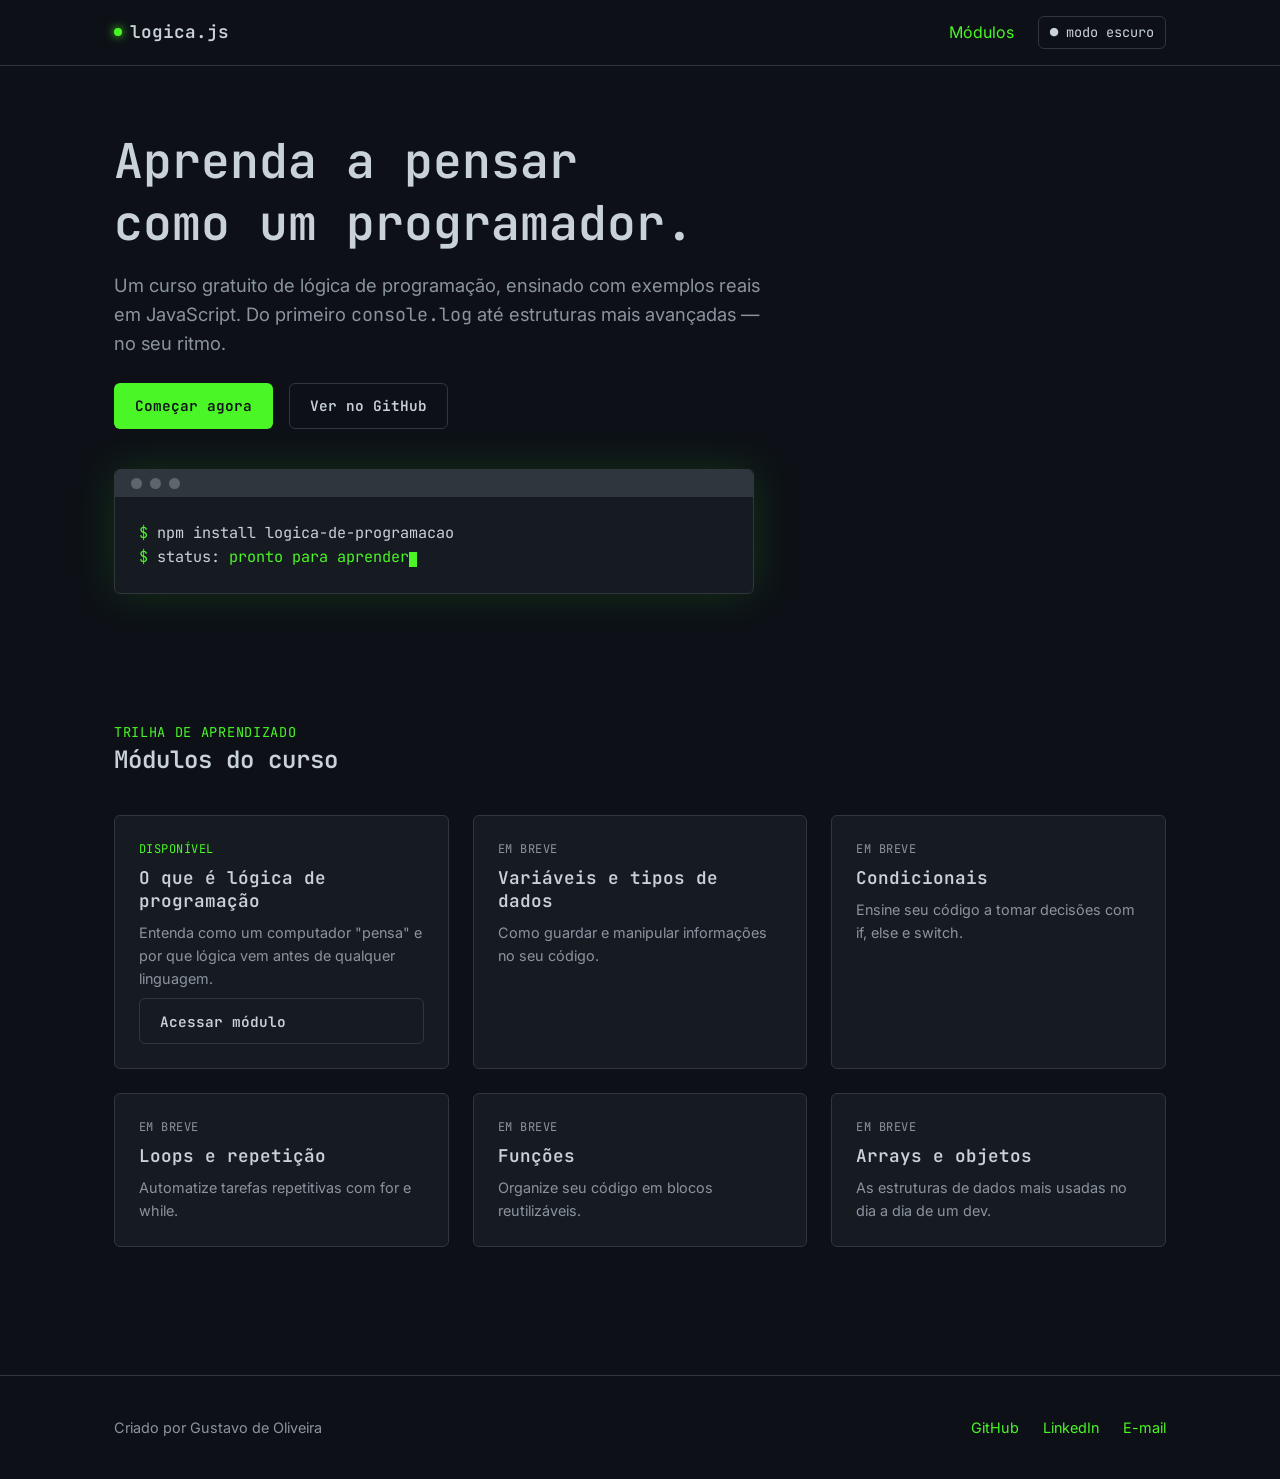
==== index.html @ 6969ea53 "primeira versão: landing page e sistema de tema" ====
<!DOCTYPE html>
<html lang="pt-BR">
<head>
  <meta charset="UTF-8">
  <meta name="viewport" content="width=device-width, initial-scale=1.0">
  <title>Lógica de Programação com JS</title>
  <meta name="description" content="Curso gratuito de lógica de programação usando JavaScript, do zero ao avançado.">

  <!-- Fontes: JetBrains Mono (visual terminal) e Inter (leitura confortável) -->
  <link rel="preconnect" href="https://fonts.googleapis.com">
  <link href="https://fonts.googleapis.com/css2?family=JetBrains+Mono:wght@400;600;700&family=Inter:wght@400;500;700&display=swap" rel="stylesheet">

  <!-- Ordem importa: base define as variáveis, layout usa elas pra estruturar,
       componentes usa elas pra estilizar as peças menores. -->
  <link rel="stylesheet" href="assets/css/base.css">
  <link rel="stylesheet" href="assets/css/layout.css">
  <link rel="stylesheet" href="assets/css/componentes.css">
</head>
<body>

  <header class="header">
    <div class="container" style="display:flex; align-items:center; justify-content:space-between; width:100%;">
      <div class="header__marca">logica.js</div>
      <nav class="header__nav">
        <a href="#modulos">Módulos</a>
        <button id="botao-tema" class="toggle-tema">● modo escuro</button>
      </nav>
    </div>
  </header>

  <main class="container">

    <!-- HERO: o "terminal" é o elemento de assinatura da página -->
    <section class="hero">
      <div>
        <h1 class="hero__titulo">Aprenda a pensar como um programador.</h1>
        <p class="hero__subtitulo">
          Um curso gratuito de lógica de programação, ensinado com exemplos
          reais em JavaScript. Do primeiro <code>console.log</code> até
          estruturas mais avançadas — no seu ritmo.
        </p>
        <div class="hero__acoes">
          <a href="#modulos" class="botao botao--primario">Começar agora</a>
          <a href="https://github.com/gustavodeoliveiradev" target="_blank" rel="noopener" class="botao botao--secundario">Ver no GitHub</a>
        </div>
      </div>

      <div class="terminal">
        <div class="terminal__barra">
          <span class="terminal__bola"></span>
          <span class="terminal__bola"></span>
          <span class="terminal__bola"></span>
        </div>
        <div class="terminal__corpo">
          <p class="terminal__linha">npm install logica-de-programacao</p>
          <p class="terminal__linha">status: <span style="color: var(--cor-destaque);">pronto para aprender</span><span class="terminal__cursor"></span></p>
        </div>
      </div>
    </section>

    <!-- SEÇÃO DE MÓDULOS -->
    <section class="secao" id="modulos">
      <div class="secao__cabecalho">
        <p class="secao__eyebrow">Trilha de aprendizado</p>
        <h2>Módulos do curso</h2>
      </div>

      <div class="grid-modulos">

        <article class="card-modulo">
          <span class="card-modulo__status card-modulo__status--disponivel">Disponível</span>
          <h3 class="card-modulo__titulo">O que é lógica de programação</h3>
          <p class="card-modulo__descricao">Entenda como um computador "pensa" e por que lógica vem antes de qualquer linguagem.</p>
          <a href="#" class="botao botao--secundario">Acessar módulo</a>
        </article>

        <article class="card-modulo">
          <span class="card-modulo__status">Em breve</span>
          <h3 class="card-modulo__titulo">Variáveis e tipos de dados</h3>
          <p class="card-modulo__descricao">Como guardar e manipular informações no seu código.</p>
        </article>

        <article class="card-modulo">
          <span class="card-modulo__status">Em breve</span>
          <h3 class="card-modulo__titulo">Condicionais</h3>
          <p class="card-modulo__descricao">Ensine seu código a tomar decisões com if, else e switch.</p>
        </article>

        <article class="card-modulo">
          <span class="card-modulo__status">Em breve</span>
          <h3 class="card-modulo__titulo">Loops e repetição</h3>
          <p class="card-modulo__descricao">Automatize tarefas repetitivas com for e while.</p>
        </article>

        <article class="card-modulo">
          <span class="card-modulo__status">Em breve</span>
          <h3 class="card-modulo__titulo">Funções</h3>
          <p class="card-modulo__descricao">Organize seu código em blocos reutilizáveis.</p>
        </article>

        <article class="card-modulo">
          <span class="card-modulo__status">Em breve</span>
          <h3 class="card-modulo__titulo">Arrays e objetos</h3>
          <p class="card-modulo__descricao">As estruturas de dados mais usadas no dia a dia de um dev.</p>
        </article>

      </div>
    </section>

  </main>

  <footer class="footer">
    <div class="container" style="display:flex; justify-content:space-between; align-items:center; flex-wrap:wrap; gap: 1rem; width:100%;">
      <span>Criado por Gustavo de Oliveira</span>
      <div class="footer__links">
        <a href="https://github.com/gustavodeoliveiradev" target="_blank" rel="noopener">GitHub</a>
        <a href="https://www.linkedin.com/in/lgustavodeoliveira/" target="_blank" rel="noopener">LinkedIn</a>
        <a href="mailto:gustavodeoliveira.dev@gmail.com">E-mail</a>
      </div>
    </div>
  </footer>

  <!-- O script fica no final do body pra garantir que o HTML já
       carregou antes do JS tentar encontrar os elementos na página. -->
  <script src="assets/js/tema.js"></script>
</body>
</html>
---- assets/css/base.css ----
/* ===================================================================
   BASE.CSS
   Aqui ficam as "regras da casa": cores, fontes e resets.
   Tudo que os outros arquivos CSS (layout.css, componentes.css)
   vão usar tem origem aqui, nas variáveis (as --coisas-assim).

   Por que variáveis? Porque se um dia você quiser trocar o verde
   do site inteiro, muda em UM lugar só, aqui embaixo, e reflete
   em todas as páginas e componentes automaticamente.
   =================================================================== */

/* :root é tipo o "topo" do documento HTML.
   Variáveis declaradas aqui ficam acessíveis em qualquer CSS do site. */
:root {
  /* --- Cores: tema escuro (padrão) --- */
  --cor-fundo: #0d1117;          /* fundo principal, verde-preto de terminal */
  --cor-fundo-elevado: #161b22;  /* fundo de cards, um pouco mais claro que o fundo */
  --cor-borda: #30363d;          /* linhas divisórias, bordas de card */
  --cor-texto: #c9d1d9;          /* texto principal (não é branco puro, cansa menos) */
  --cor-texto-suave: #8b949e;    /* texto secundário, legendas */
  --cor-destaque: #4af626;       /* verde terminal - nossa cor de assinatura */
  --cor-destaque-fraco: #4af62622; /* mesmo verde, bem transparente (glow, fundo hover) */
  --cor-aviso: #e3b341;          /* âmbar, usado em avisos e destaques secundários */
  --cor-erro: #f85149;           /* vermelho, usado em raros casos de alerta */

  /* --- Tipografia --- */
  --fonte-mono: 'JetBrains Mono', 'Fira Code', monospace;
  --fonte-texto: 'Inter', -apple-system, sans-serif;

  /* --- Espaçamento (escala consistente, evita números aleatórios) --- */
  --espaco-1: 0.5rem;
  --espaco-2: 1rem;
  --espaco-3: 1.5rem;
  --espaco-4: 2.5rem;
  --espaco-5: 4rem;

  /* --- Bordas arredondadas --- */
  --raio: 6px;
}

/* Tema claro: ativado quando a tag <html> tem o atributo data-tema="claro"
   (isso é controlado pelo JS do botão de alternar tema, que veremos depois) */
html[data-tema="claro"] {
  --cor-fundo: #f6f8fa;
  --cor-fundo-elevado: #ffffff;
  --cor-borda: #d0d7de;
  --cor-texto: #1f2328;
  --cor-texto-suave: #57606a;
  --cor-destaque: #1a7f37;       /* verde mais escuro, pra ter contraste no fundo claro */
  --cor-destaque-fraco: #1a7f3714;
}

/* Reset básico: navegadores diferentes têm margens/paddings padrão
   diferentes. Zerar isso evita surpresas de layout. */
*,
*::before,
*::after {
  box-sizing: border-box;
  margin: 0;
  padding: 0;
}

html {
  scroll-behavior: smooth; /* rolagem suave ao clicar em links âncora */
}

body {
  background-color: var(--cor-fundo);
  color: var(--cor-texto);
  font-family: var(--fonte-texto);
  line-height: 1.6;
  /* transição suave ao trocar de tema, em vez de "piscar" */
  transition: background-color 0.2s ease, color 0.2s ease;
}

/* Títulos usam a fonte monoespaçada — é isso que dá a cara "terminal" */
h1, h2, h3, h4 {
  font-family: var(--fonte-mono);
  font-weight: 600;
  line-height: 1.3;
}

a {
  color: var(--cor-destaque);
  text-decoration: none;
}

a:hover {
  text-decoration: underline;
}

code, pre {
  font-family: var(--fonte-mono);
}

/* Acessibilidade: quando alguém navega pelo teclado (Tab), o elemento
   focado precisa de um contorno visível. Isso é fácil de esquecer,
   mas é essencial pra quem não usa mouse. */
:focus-visible {
  outline: 2px solid var(--cor-destaque);
  outline-offset: 2px;
}

/* Respeita quem configurou o sistema pra reduzir animações
   (por enjoo, epilepsia fotossensível, etc.) */
@media (prefers-reduced-motion: reduce) {
  * {
    animation-duration: 0.01ms !important;
    transition-duration: 0.01ms !important;
  }
}
---- assets/css/layout.css ----
/* ===================================================================
   LAYOUT.CSS
   Aqui cuidamos de "onde as coisas ficam na tela": header, hero,
   grid de módulos, footer. Se base.css é a caixa de tintas,
   layout.css é o desenho por cima.
   =================================================================== */

.container {
  max-width: 1100px;
  margin: 0 auto;      /* centraliza o conteúdo na página */
  padding: 0 var(--espaco-3);
}

/* ---------- HEADER ---------- */
.header {
  display: flex;
  align-items: center;
  justify-content: space-between;
  padding: var(--espaco-2) 0;
  border-bottom: 1px solid var(--cor-borda);
  position: sticky; /* header "gruda" no topo ao rolar a página */
  top: 0;
  background-color: var(--cor-fundo);
  z-index: 10;
}

.header__marca {
  display: flex;
  align-items: center;
  gap: var(--espaco-1);
  font-family: var(--fonte-mono);
  font-weight: 600;
  font-size: 1.1rem;
}

/* o "ponto" verde antes da logo, como um indicador de status "online" */
.header__marca::before {
  content: '';
  width: 8px;
  height: 8px;
  border-radius: 50%;
  background-color: var(--cor-destaque);
  box-shadow: 0 0 8px var(--cor-destaque);
}

.header__nav {
  display: flex;
  align-items: center;
  gap: var(--espaco-3);
}

/* ---------- HERO (terminal simulado) ---------- */
.hero {
  padding: var(--espaco-5) 0;
  display: grid;
  gap: var(--espaco-4);
}

.hero__titulo {
  font-size: clamp(2rem, 5vw, 3rem); /* responsivo: cresce e encolhe com a tela */
  max-width: 20ch;
}

.hero__subtitulo {
  color: var(--cor-texto-suave);
  font-size: 1.15rem;
  max-width: 55ch;
  margin-top: var(--espaco-2);
}

.hero__acoes {
  display: flex;
  gap: var(--espaco-2);
  margin-top: var(--espaco-3);
}

/* ---------- GRID DE MÓDULOS ---------- */
.secao {
  padding: var(--espaco-5) 0;
}

.secao__cabecalho {
  margin-bottom: var(--espaco-4);
}

.secao__eyebrow {
  font-family: var(--fonte-mono);
  color: var(--cor-destaque);
  font-size: 0.85rem;
  letter-spacing: 0.05em;
  text-transform: uppercase;
}

.grid-modulos {
  display: grid;
  grid-template-columns: repeat(auto-fit, minmax(260px, 1fr));
  gap: var(--espaco-3);
}

/* ---------- FOOTER ---------- */
.footer {
  border-top: 1px solid var(--cor-borda);
  padding: var(--espaco-4) 0;
  margin-top: var(--espaco-5);
  color: var(--cor-texto-suave);
  font-size: 0.9rem;
  display: flex;
  justify-content: space-between;
  align-items: center;
  flex-wrap: wrap;
  gap: var(--espaco-2);
}

.footer__links {
  display: flex;
  gap: var(--espaco-3);
}

/* ---------- RESPONSIVO ---------- */
@media (max-width: 640px) {
  .header__nav {
    gap: var(--espaco-2);
  }
  .hero {
    padding: var(--espaco-4) 0;
  }
  .footer {
    flex-direction: column;
    align-items: flex-start;
  }
}
---- assets/css/componentes.css ----
/* ===================================================================
   COMPONENTES.CSS
   Peças reutilizáveis: o "terminal" do hero, cards de módulo,
   botões e o interruptor de tema claro/escuro.
   =================================================================== */

/* ---------- JANELA DE TERMINAL (elemento de assinatura) ---------- */
.terminal {
  background-color: var(--cor-fundo-elevado);
  border: 1px solid var(--cor-borda);
  border-radius: var(--raio);
  overflow: hidden;
  box-shadow: 0 0 40px var(--cor-destaque-fraco);
  max-width: 640px;
}

.terminal__barra {
  display: flex;
  align-items: center;
  gap: var(--espaco-1);
  padding: var(--espaco-1) var(--espaco-2);
  background-color: var(--cor-borda);
}

.terminal__bola {
  width: 11px;
  height: 11px;
  border-radius: 50%;
  background-color: var(--cor-texto-suave);
  opacity: 0.5;
}

.terminal__corpo {
  padding: var(--espaco-3);
  font-family: var(--fonte-mono);
  font-size: 0.95rem;
  min-height: 90px;
}

.terminal__linha::before {
  content: '$ ';
  color: var(--cor-destaque);
}

/* cursor piscando no fim da "digitação" */
.terminal__cursor {
  display: inline-block;
  width: 8px;
  height: 1em;
  background-color: var(--cor-destaque);
  vertical-align: text-bottom;
  animation: piscar 1s step-end infinite;
}

@keyframes piscar {
  50% { opacity: 0; }
}

/* ---------- BOTÕES ---------- */
.botao {
  display: inline-flex;
  align-items: center;
  gap: var(--espaco-1);
  padding: 0.65rem 1.25rem;
  border-radius: var(--raio);
  font-family: var(--fonte-mono);
  font-size: 0.9rem;
  font-weight: 600;
  border: 1px solid transparent;
  cursor: pointer;
  transition: transform 0.15s ease, background-color 0.15s ease;
}

.botao:hover {
  transform: translateY(-1px);
  text-decoration: none;
}

.botao--primario {
  background-color: var(--cor-destaque);
  color: #0d1117;
}

.botao--primario:hover {
  background-color: var(--cor-destaque);
  filter: brightness(1.1);
}

.botao--secundario {
  background-color: transparent;
  color: var(--cor-texto);
  border-color: var(--cor-borda);
}

.botao--secundario:hover {
  border-color: var(--cor-destaque);
  color: var(--cor-destaque);
}

/* ---------- CARD DE MÓDULO ---------- */
.card-modulo {
  background-color: var(--cor-fundo-elevado);
  border: 1px solid var(--cor-borda);
  border-radius: var(--raio);
  padding: var(--espaco-3);
  display: flex;
  flex-direction: column;
  gap: var(--espaco-1);
  transition: border-color 0.15s ease, transform 0.15s ease;
}

.card-modulo:hover {
  border-color: var(--cor-destaque);
  transform: translateY(-2px);
}

.card-modulo__status {
  font-family: var(--fonte-mono);
  font-size: 0.75rem;
  color: var(--cor-texto-suave);
  text-transform: uppercase;
  letter-spacing: 0.04em;
}

.card-modulo__status--disponivel {
  color: var(--cor-destaque);
}

.card-modulo__titulo {
  font-size: 1.1rem;
}

.card-modulo__descricao {
  color: var(--cor-texto-suave);
  font-size: 0.9rem;
  flex-grow: 1;
}

/* ---------- INTERRUPTOR DE TEMA ---------- */
.toggle-tema {
  background: none;
  border: 1px solid var(--cor-borda);
  border-radius: var(--raio);
  color: var(--cor-texto);
  font-family: var(--fonte-mono);
  font-size: 0.85rem;
  padding: 0.4rem 0.7rem;
  cursor: pointer;
  display: flex;
  align-items: center;
  gap: 0.4rem;
}

.toggle-tema:hover {
  border-color: var(--cor-destaque);
}
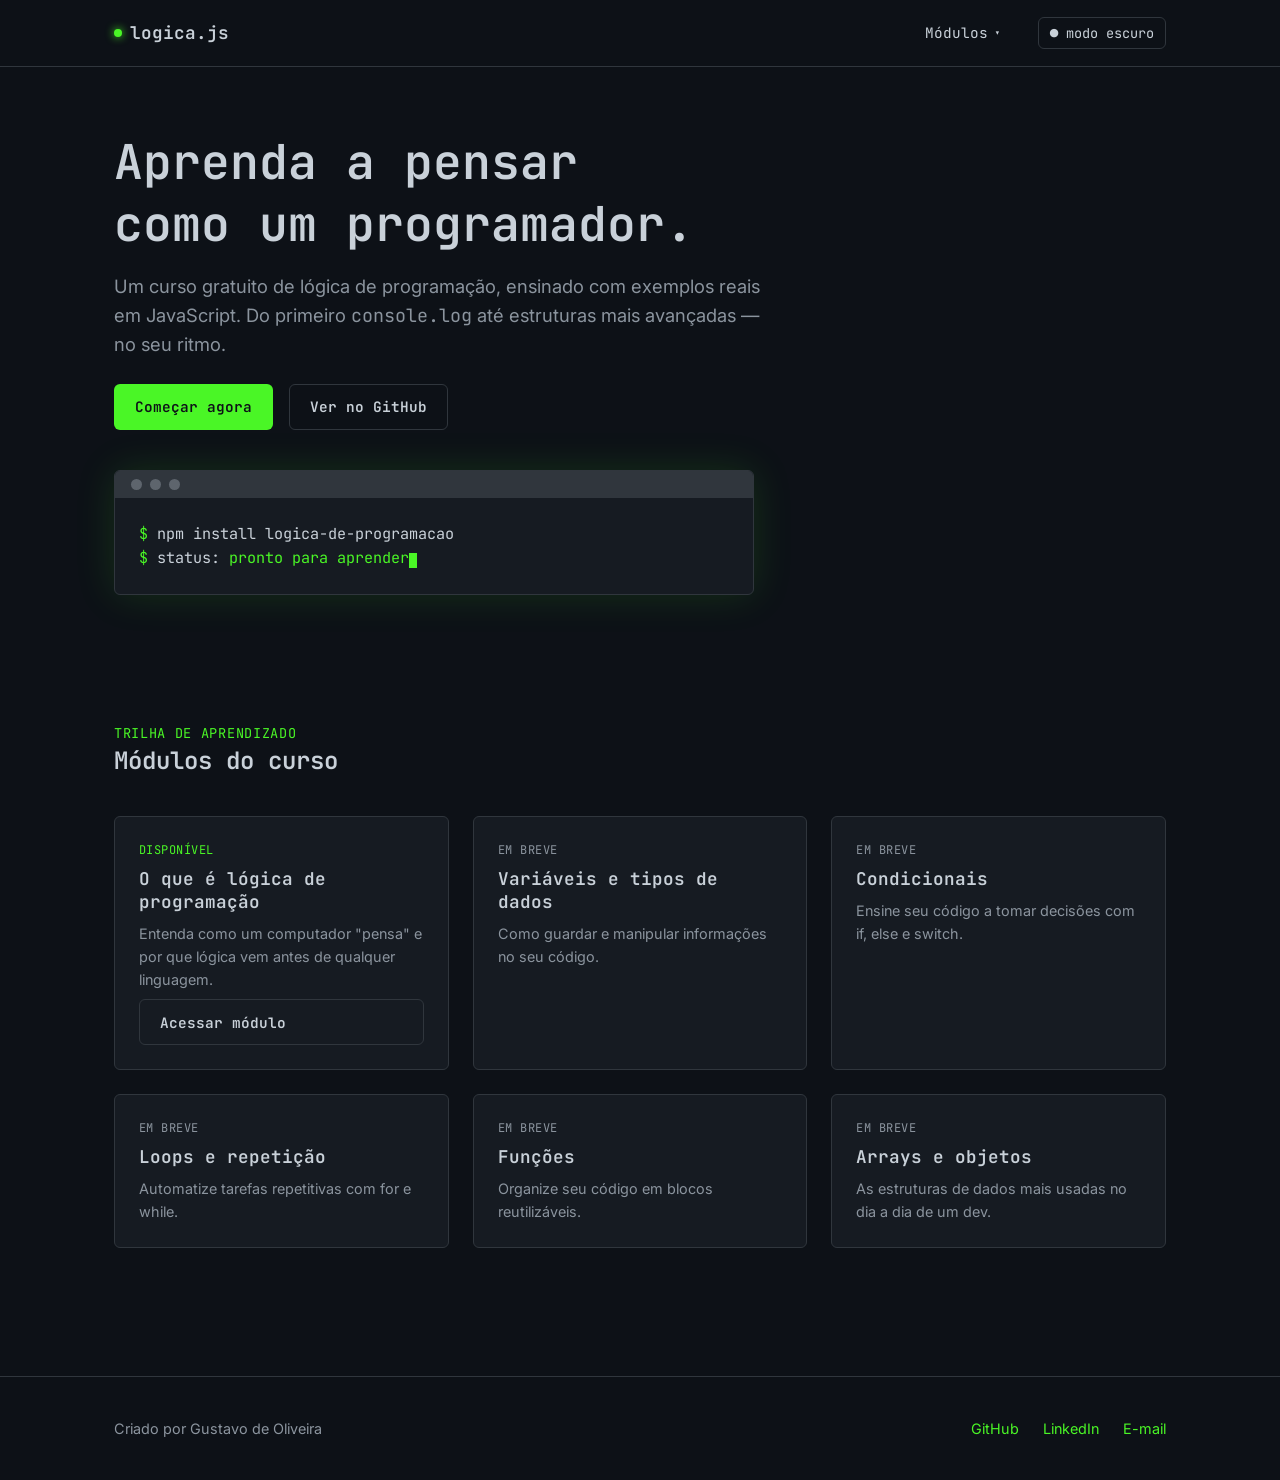
==== commit 6ed7eadf: "etapa 2: navegação com dropdown de módulos" ====
--- a/index.html
+++ b/index.html
@@ -22,7 +22,14 @@
     <div class="container" style="display:flex; align-items:center; justify-content:space-between; width:100%;">
       <div class="header__marca">logica.js</div>
       <nav class="header__nav">
-        <a href="#modulos">Módulos</a>
+        <!-- Estrutura do dropdown: o JS (navegacao.js) vai preencher
+             o .dropdown__menu com os módulos automaticamente. -->
+        <div class="dropdown">
+          <button class="dropdown__gatilho" aria-haspopup="true" aria-expanded="false">
+            Módulos <span class="dropdown__seta">▾</span>
+          </button>
+          <div class="dropdown__menu" role="menu"></div>
+        </div>
         <button id="botao-tema" class="toggle-tema">● modo escuro</button>
       </nav>
     </div>
@@ -71,7 +78,7 @@
           <span class="card-modulo__status card-modulo__status--disponivel">Disponível</span>
           <h3 class="card-modulo__titulo">O que é lógica de programação</h3>
           <p class="card-modulo__descricao">Entenda como um computador "pensa" e por que lógica vem antes de qualquer linguagem.</p>
-          <a href="#" class="botao botao--secundario">Acessar módulo</a>
+          <a href="modulos/modulo-01-intro/index.html" class="botao botao--secundario">Acessar módulo</a>
         </article>
 
         <article class="card-modulo">
@@ -123,5 +130,6 @@
   <!-- O script fica no final do body pra garantir que o HTML já
        carregou antes do JS tentar encontrar os elementos na página. -->
   <script src="assets/js/tema.js"></script>
+  <script src="assets/js/navegacao.js"></script>
 </body>
 </html>
--- a/assets/css/componentes.css
+++ b/assets/css/componentes.css
@@ -154,3 +154,104 @@
 .toggle-tema:hover {
   border-color: var(--cor-destaque);
 }
+
+/* ---------- DROPDOWN DE MÓDULOS ---------- */
+
+/* position: relative aqui é o que permite que o menu (position: absolute)
+   se posicione "grudado" embaixo do botão, e não solto na tela. */
+.dropdown {
+  position: relative;
+}
+
+.dropdown__gatilho {
+  background: none;
+  border: 1px solid transparent;
+  color: var(--cor-texto);
+  font-family: var(--fonte-mono);
+  font-size: 0.9rem;
+  padding: 0.4rem 0.7rem;
+  border-radius: var(--raio);
+  cursor: pointer;
+  display: flex;
+  align-items: center;
+  gap: 0.4rem;
+}
+
+.dropdown__gatilho:hover {
+  border-color: var(--cor-borda);
+}
+
+/* a setinha gira quando o menu está aberto - ver .dropdown--aberto abaixo */
+.dropdown__seta {
+  transition: transform 0.15s ease;
+  font-size: 0.7rem;
+}
+
+.dropdown__menu {
+  position: absolute;
+  top: calc(100% + 8px);
+  left: 0;
+  min-width: 280px;
+  background-color: var(--cor-fundo-elevado);
+  border: 1px solid var(--cor-borda);
+  border-radius: var(--raio);
+  box-shadow: 0 8px 24px rgba(0, 0, 0, 0.35);
+  padding: var(--espaco-1);
+  display: flex;
+  flex-direction: column;
+  gap: 2px;
+
+  /* Por padrão o menu fica escondido. Em vez de display:none (que não
+     anima), usamos opacidade + um pequeno deslocamento, e "desligamos"
+     os cliques nele com pointer-events. Fica pronto pra transição suave. */
+  opacity: 0;
+  transform: translateY(-6px);
+  pointer-events: none;
+  transition: opacity 0.15s ease, transform 0.15s ease;
+}
+
+/* Essa classe é adicionada/removida via JavaScript (navegacao.js)
+   quando o botão é clicado. */
+.dropdown--aberto .dropdown__menu {
+  opacity: 1;
+  transform: translateY(0);
+  pointer-events: auto;
+}
+
+.dropdown--aberto .dropdown__seta {
+  transform: rotate(180deg);
+}
+
+.dropdown__item {
+  display: flex;
+  align-items: center;
+  gap: var(--espaco-1);
+  padding: 0.55rem 0.7rem;
+  border-radius: 4px;
+  font-size: 0.9rem;
+  color: var(--cor-texto);
+}
+
+a.dropdown__item:hover {
+  background-color: var(--cor-destaque-fraco);
+  text-decoration: none;
+  color: var(--cor-destaque);
+}
+
+.dropdown__item--atual {
+  color: var(--cor-destaque);
+  font-weight: 600;
+}
+
+.dropdown__item--desabilitado {
+  color: var(--cor-texto-suave);
+  cursor: default;
+  opacity: 0.6;
+}
+
+.dropdown__item-numero {
+  font-family: var(--fonte-mono);
+  font-size: 0.75rem;
+  color: var(--cor-texto-suave);
+  min-width: 1.5em;
+}
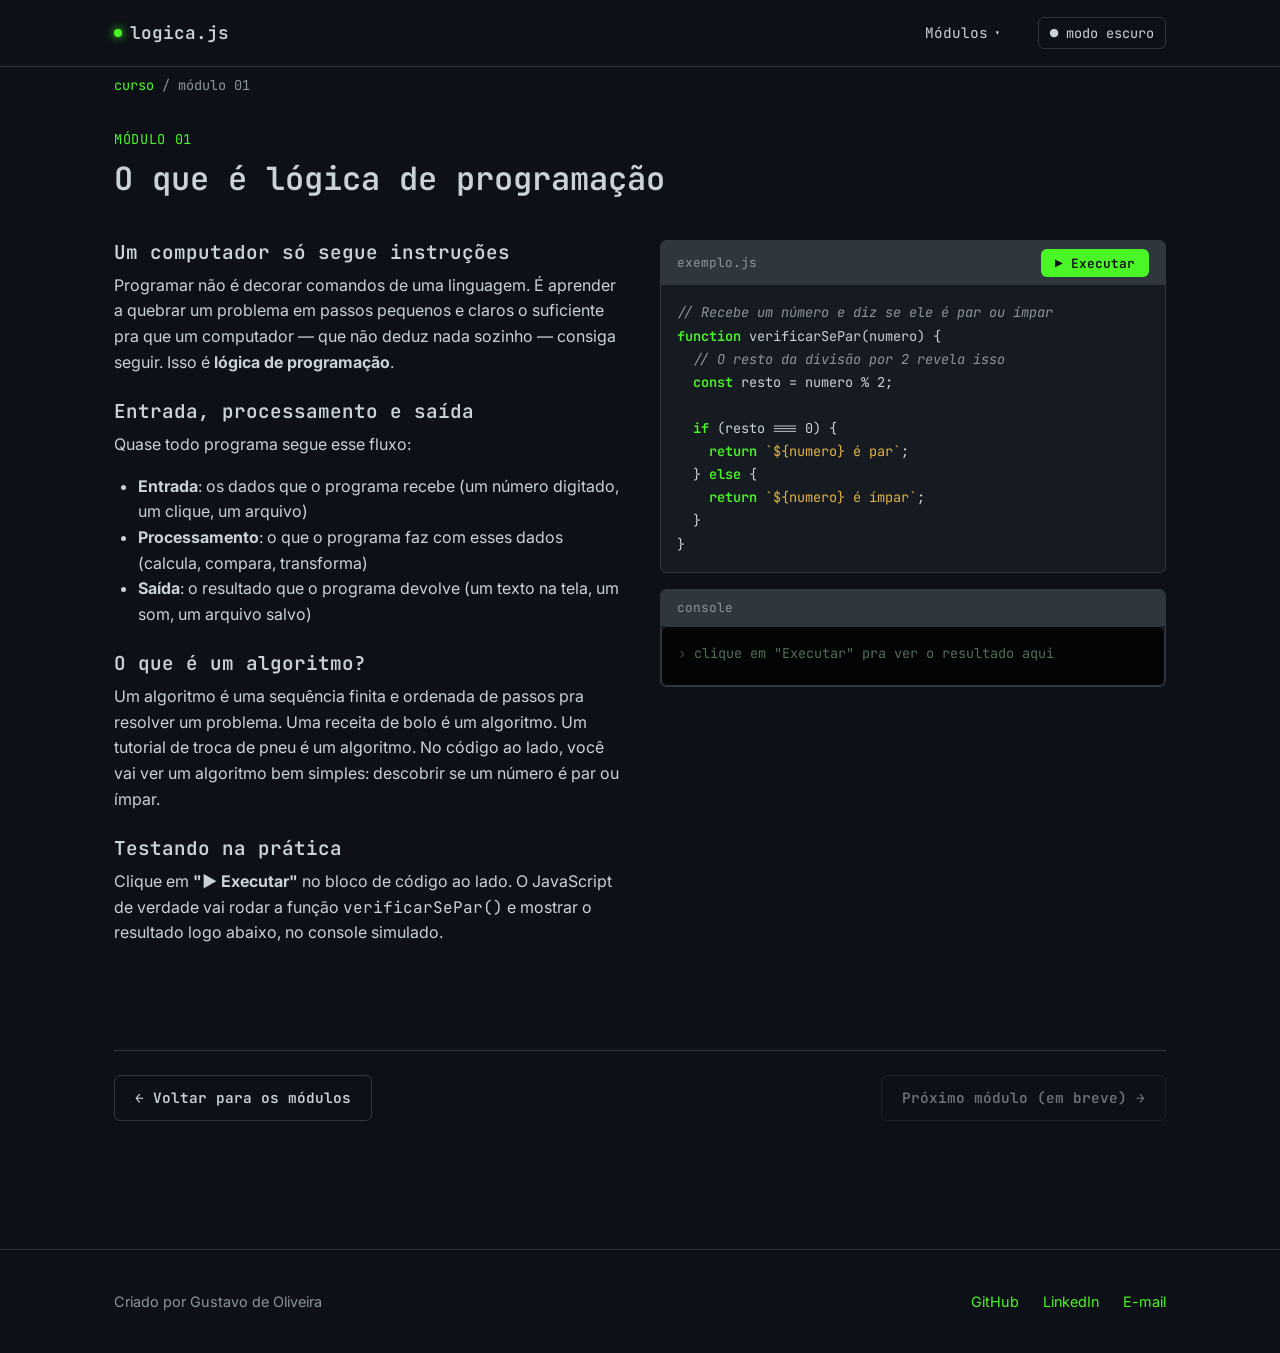
==== commit aab6db0f: "etapa 3: primeiro módulo com conteúdo e exemplo interativo" ====
--- a/index.html
+++ b/index.html
@@ -3,27 +3,25 @@
 <head>
   <meta charset="UTF-8">
   <meta name="viewport" content="width=device-width, initial-scale=1.0">
-  <title>Lógica de Programação com JS</title>
-  <meta name="description" content="Curso gratuito de lógica de programação usando JavaScript, do zero ao avançado.">
+  <title>Módulo 01 — O que é lógica de programação | logica.js</title>
+  <meta name="description" content="Entenda o que é lógica de programação e como um computador processa instruções, com exemplo prático em JavaScript.">
 
-  <!-- Fontes: JetBrains Mono (visual terminal) e Inter (leitura confortável) -->
   <link rel="preconnect" href="https://fonts.googleapis.com">
   <link href="https://fonts.googleapis.com/css2?family=JetBrains+Mono:wght@400;600;700&family=Inter:wght@400;500;700&display=swap" rel="stylesheet">
 
-  <!-- Ordem importa: base define as variáveis, layout usa elas pra estruturar,
-       componentes usa elas pra estilizar as peças menores. -->
-  <link rel="stylesheet" href="assets/css/base.css">
-  <link rel="stylesheet" href="assets/css/layout.css">
-  <link rel="stylesheet" href="assets/css/componentes.css">
+  <!-- Caminhos com ../../ porque esta página está dois níveis
+       abaixo da raiz (modulos/modulo-01-intro/index.html) -->
+  <link rel="stylesheet" href="../../assets/css/base.css">
+  <link rel="stylesheet" href="../../assets/css/layout.css">
+  <link rel="stylesheet" href="../../assets/css/componentes.css">
+  <link rel="stylesheet" href="../../assets/css/modulo.css">
 </head>
 <body>
 
   <header class="header">
     <div class="container" style="display:flex; align-items:center; justify-content:space-between; width:100%;">
-      <div class="header__marca">logica.js</div>
+      <a href="../../index.html" class="header__marca" style="color: inherit; text-decoration:none;">logica.js</a>
       <nav class="header__nav">
-        <!-- Estrutura do dropdown: o JS (navegacao.js) vai preencher
-             o .dropdown__menu com os módulos automaticamente. -->
         <div class="dropdown">
           <button class="dropdown__gatilho" aria-haspopup="true" aria-expanded="false">
             Módulos <span class="dropdown__seta">▾</span>
@@ -37,82 +35,95 @@
 
   <main class="container">
 
-    <!-- HERO: o "terminal" é o elemento de assinatura da página -->
-    <section class="hero">
-      <div>
-        <h1 class="hero__titulo">Aprenda a pensar como um programador.</h1>
-        <p class="hero__subtitulo">
-          Um curso gratuito de lógica de programação, ensinado com exemplos
-          reais em JavaScript. Do primeiro <code>console.log</code> até
-          estruturas mais avançadas — no seu ritmo.
+    <p class="trilha">
+      <a href="../../index.html">curso</a> / módulo 01
+    </p>
+
+    <div class="modulo-cabecalho">
+      <p class="modulo-cabecalho__eyebrow">Módulo 01</p>
+      <h1>O que é lógica de programação</h1>
+    </div>
+
+    <div class="modulo-layout">
+
+      <!-- COLUNA DA ESQUERDA: explicação teórica -->
+      <div class="modulo-texto">
+
+        <h2>Um computador só segue instruções</h2>
+        <p>
+          Programar não é decorar comandos de uma linguagem. É aprender a
+          quebrar um problema em passos pequenos e claros o suficiente
+          pra que um computador — que não deduz nada sozinho — consiga
+          seguir. Isso é <strong>lógica de programação</strong>.
         </p>
-        <div class="hero__acoes">
-          <a href="#modulos" class="botao botao--primario">Começar agora</a>
-          <a href="https://github.com/gustavodeoliveiradev" target="_blank" rel="noopener" class="botao botao--secundario">Ver no GitHub</a>
-        </div>
+
+        <h2>Entrada, processamento e saída</h2>
+        <p>
+          Quase todo programa segue esse fluxo:
+        </p>
+        <ul>
+          <li><strong>Entrada</strong>: os dados que o programa recebe (um número digitado, um clique, um arquivo)</li>
+          <li><strong>Processamento</strong>: o que o programa faz com esses dados (calcula, compara, transforma)</li>
+          <li><strong>Saída</strong>: o resultado que o programa devolve (um texto na tela, um som, um arquivo salvo)</li>
+        </ul>
+
+        <h2>O que é um algoritmo?</h2>
+        <p>
+          Um algoritmo é uma sequência finita e ordenada de passos pra
+          resolver um problema. Uma receita de bolo é um algoritmo.
+          Um tutorial de troca de pneu é um algoritmo. No código ao
+          lado, você vai ver um algoritmo bem simples: descobrir se
+          um número é par ou ímpar.
+        </p>
+
+        <h2>Testando na prática</h2>
+        <p>
+          Clique em <strong>"▶ Executar"</strong> no bloco de código ao
+          lado. O JavaScript de verdade vai rodar a função
+          <code>verificarSePar()</code> e mostrar o resultado logo
+          abaixo, no console simulado.
+        </p>
+
       </div>
 
-      <div class="terminal">
-        <div class="terminal__barra">
-          <span class="terminal__bola"></span>
-          <span class="terminal__bola"></span>
-          <span class="terminal__bola"></span>
+      <!-- COLUNA DA DIREITA: código de exemplo + console interativo -->
+      <div class="modulo-codigo">
+
+        <div class="bloco-codigo">
+          <div class="bloco-codigo__barra">
+            <span>exemplo.js</span>
+            <button id="botao-executar" class="botao botao--primario" style="padding: 0.3rem 0.8rem; font-size: 0.8rem;">▶ Executar</button>
+          </div>
+          <pre><code><span class="tok-comentario">// Recebe um número e diz se ele é par ou ímpar</span>
+<span class="tok-chave">function</span> verificarSePar(numero) {
+  <span class="tok-comentario">// O resto da divisão por 2 revela isso</span>
+  <span class="tok-chave">const</span> resto = numero % 2;
+
+  <span class="tok-chave">if</span> (resto === 0) {
+    <span class="tok-chave">return</span> <span class="tok-string">`${numero} é par`</span>;
+  } <span class="tok-chave">else</span> {
+    <span class="tok-chave">return</span> <span class="tok-string">`${numero} é ímpar`</span>;
+  }
+}</code></pre>
         </div>
-        <div class="terminal__corpo">
-          <p class="terminal__linha">npm install logica-de-programacao</p>
-          <p class="terminal__linha">status: <span style="color: var(--cor-destaque);">pronto para aprender</span><span class="terminal__cursor"></span></p>
+
+        <div class="bloco-codigo">
+          <div class="bloco-codigo__barra">
+            <span>console</span>
+          </div>
+          <div id="console-saida" class="bloco-console">
+            <p class="bloco-console__linha" style="opacity:0.5;">clique em "Executar" pra ver o resultado aqui</p>
+          </div>
         </div>
-      </div>
-    </section>
 
-    <!-- SEÇÃO DE MÓDULOS -->
-    <section class="secao" id="modulos">
-      <div class="secao__cabecalho">
-        <p class="secao__eyebrow">Trilha de aprendizado</p>
-        <h2>Módulos do curso</h2>
       </div>
 
-      <div class="grid-modulos">
+    </div>
 
-        <article class="card-modulo">
-          <span class="card-modulo__status card-modulo__status--disponivel">Disponível</span>
-          <h3 class="card-modulo__titulo">O que é lógica de programação</h3>
-          <p class="card-modulo__descricao">Entenda como um computador "pensa" e por que lógica vem antes de qualquer linguagem.</p>
-          <a href="modulos/modulo-01-intro/index.html" class="botao botao--secundario">Acessar módulo</a>
-        </article>
-
-        <article class="card-modulo">
-          <span class="card-modulo__status">Em breve</span>
-          <h3 class="card-modulo__titulo">Variáveis e tipos de dados</h3>
-          <p class="card-modulo__descricao">Como guardar e manipular informações no seu código.</p>
-        </article>
-
-        <article class="card-modulo">
-          <span class="card-modulo__status">Em breve</span>
-          <h3 class="card-modulo__titulo">Condicionais</h3>
-          <p class="card-modulo__descricao">Ensine seu código a tomar decisões com if, else e switch.</p>
-        </article>
-
-        <article class="card-modulo">
-          <span class="card-modulo__status">Em breve</span>
-          <h3 class="card-modulo__titulo">Loops e repetição</h3>
-          <p class="card-modulo__descricao">Automatize tarefas repetitivas com for e while.</p>
-        </article>
-
-        <article class="card-modulo">
-          <span class="card-modulo__status">Em breve</span>
-          <h3 class="card-modulo__titulo">Funções</h3>
-          <p class="card-modulo__descricao">Organize seu código em blocos reutilizáveis.</p>
-        </article>
-
-        <article class="card-modulo">
-          <span class="card-modulo__status">Em breve</span>
-          <h3 class="card-modulo__titulo">Arrays e objetos</h3>
-          <p class="card-modulo__descricao">As estruturas de dados mais usadas no dia a dia de um dev.</p>
-        </article>
-
-      </div>
-    </section>
+    <div class="modulo-rodape-nav">
+      <a href="../../index.html" class="botao botao--secundario">← Voltar para os módulos</a>
+      <span class="botao botao--secundario" style="opacity:0.5; cursor:default;">Próximo módulo (em breve) →</span>
+    </div>
 
   </main>
 
@@ -127,9 +138,8 @@
     </div>
   </footer>
 
-  <!-- O script fica no final do body pra garantir que o HTML já
-       carregou antes do JS tentar encontrar os elementos na página. -->
-  <script src="assets/js/tema.js"></script>
-  <script src="assets/js/navegacao.js"></script>
+  <script src="../../assets/js/tema.js"></script>
+  <script src="../../assets/js/navegacao.js"></script>
+  <script src="modulo-01.js"></script>
 </body>
 </html>
--- a/assets/css/modulo.css
+++ b/assets/css/modulo.css
@@ -0,0 +1,131 @@
+/* ===================================================================
+   MODULO.CSS
+   Estilos específicos das páginas de conteúdo (dentro de modulos/*).
+   Fica separado de componentes.css porque só é usado nessas páginas,
+   não no site inteiro — outra forma de manter a modularidade.
+   =================================================================== */
+
+.trilha {
+  padding: var(--espaco-1) 0;
+  color: var(--cor-texto-suave);
+  font-size: 0.85rem;
+  font-family: var(--fonte-mono);
+}
+
+.modulo-cabecalho {
+  padding: var(--espaco-3) 0 var(--espaco-4);
+}
+
+.modulo-cabecalho__eyebrow {
+  font-family: var(--fonte-mono);
+  color: var(--cor-destaque);
+  font-size: 0.85rem;
+  text-transform: uppercase;
+  letter-spacing: 0.05em;
+}
+
+.modulo-cabecalho h1 {
+  margin-top: var(--espaco-1);
+}
+
+/* Duas colunas lado a lado (texto | código) em telas largas.
+   auto-fit + minmax faz elas empilharem sozinhas em telas estreitas,
+   sem precisar de media query separada pra isso. */
+.modulo-layout {
+  display: grid;
+  grid-template-columns: minmax(280px, 1fr) minmax(320px, 1fr);
+  gap: var(--espaco-4);
+  align-items: start;
+  padding-bottom: var(--espaco-5);
+}
+
+@media (max-width: 800px) {
+  .modulo-layout {
+    grid-template-columns: 1fr; /* empilha em uma coluna só no celular */
+  }
+}
+
+.modulo-texto h2 {
+  margin-top: var(--espaco-3);
+  margin-bottom: var(--espaco-1);
+  font-size: 1.2rem;
+}
+
+.modulo-texto h2:first-child {
+  margin-top: 0;
+}
+
+.modulo-texto p {
+  margin-bottom: var(--espaco-2);
+  color: var(--cor-texto);
+}
+
+.modulo-texto ul {
+  margin: 0 0 var(--espaco-2) var(--espaco-3);
+  color: var(--cor-texto);
+}
+
+/* A coluna de código "gruda" no topo ao rolar, tipo documentação
+   moderna (MDN, docs.python.org) — assim o exemplo fica sempre visível
+   enquanto se lê o texto ao lado. */
+.modulo-codigo {
+  position: sticky;
+  top: calc(var(--espaco-2) + 60px);
+  display: flex;
+  flex-direction: column;
+  gap: var(--espaco-2);
+}
+
+.bloco-codigo {
+  background-color: var(--cor-fundo-elevado);
+  border: 1px solid var(--cor-borda);
+  border-radius: var(--raio);
+  overflow: hidden;
+}
+
+.bloco-codigo__barra {
+  display: flex;
+  align-items: center;
+  justify-content: space-between;
+  padding: var(--espaco-1) var(--espaco-2);
+  background-color: var(--cor-borda);
+  font-family: var(--fonte-mono);
+  font-size: 0.8rem;
+  color: var(--cor-texto-suave);
+}
+
+.bloco-codigo pre {
+  padding: var(--espaco-2);
+  overflow-x: auto;
+  font-size: 0.85rem;
+  line-height: 1.7;
+}
+
+/* "Tokens" de sintaxe coloridos manualmente (sem biblioteca externa) */
+.tok-comentario { color: var(--cor-texto-suave); font-style: italic; }
+.tok-string     { color: var(--cor-aviso); }
+.tok-chave      { color: var(--cor-destaque); font-weight: 600; }
+
+.bloco-console {
+  background-color: #000000dd;
+  border: 1px solid var(--cor-borda);
+  border-radius: var(--raio);
+  padding: var(--espaco-2);
+  font-family: var(--fonte-mono);
+  font-size: 0.85rem;
+  min-height: 60px;
+  color: #a5d6a7;
+}
+
+.bloco-console__linha::before {
+  content: '› ';
+  color: var(--cor-texto-suave);
+}
+
+.modulo-rodape-nav {
+  display: flex;
+  justify-content: space-between;
+  padding: var(--espaco-3) 0 var(--espaco-5);
+  border-top: 1px solid var(--cor-borda);
+  margin-top: var(--espaco-3);
+}
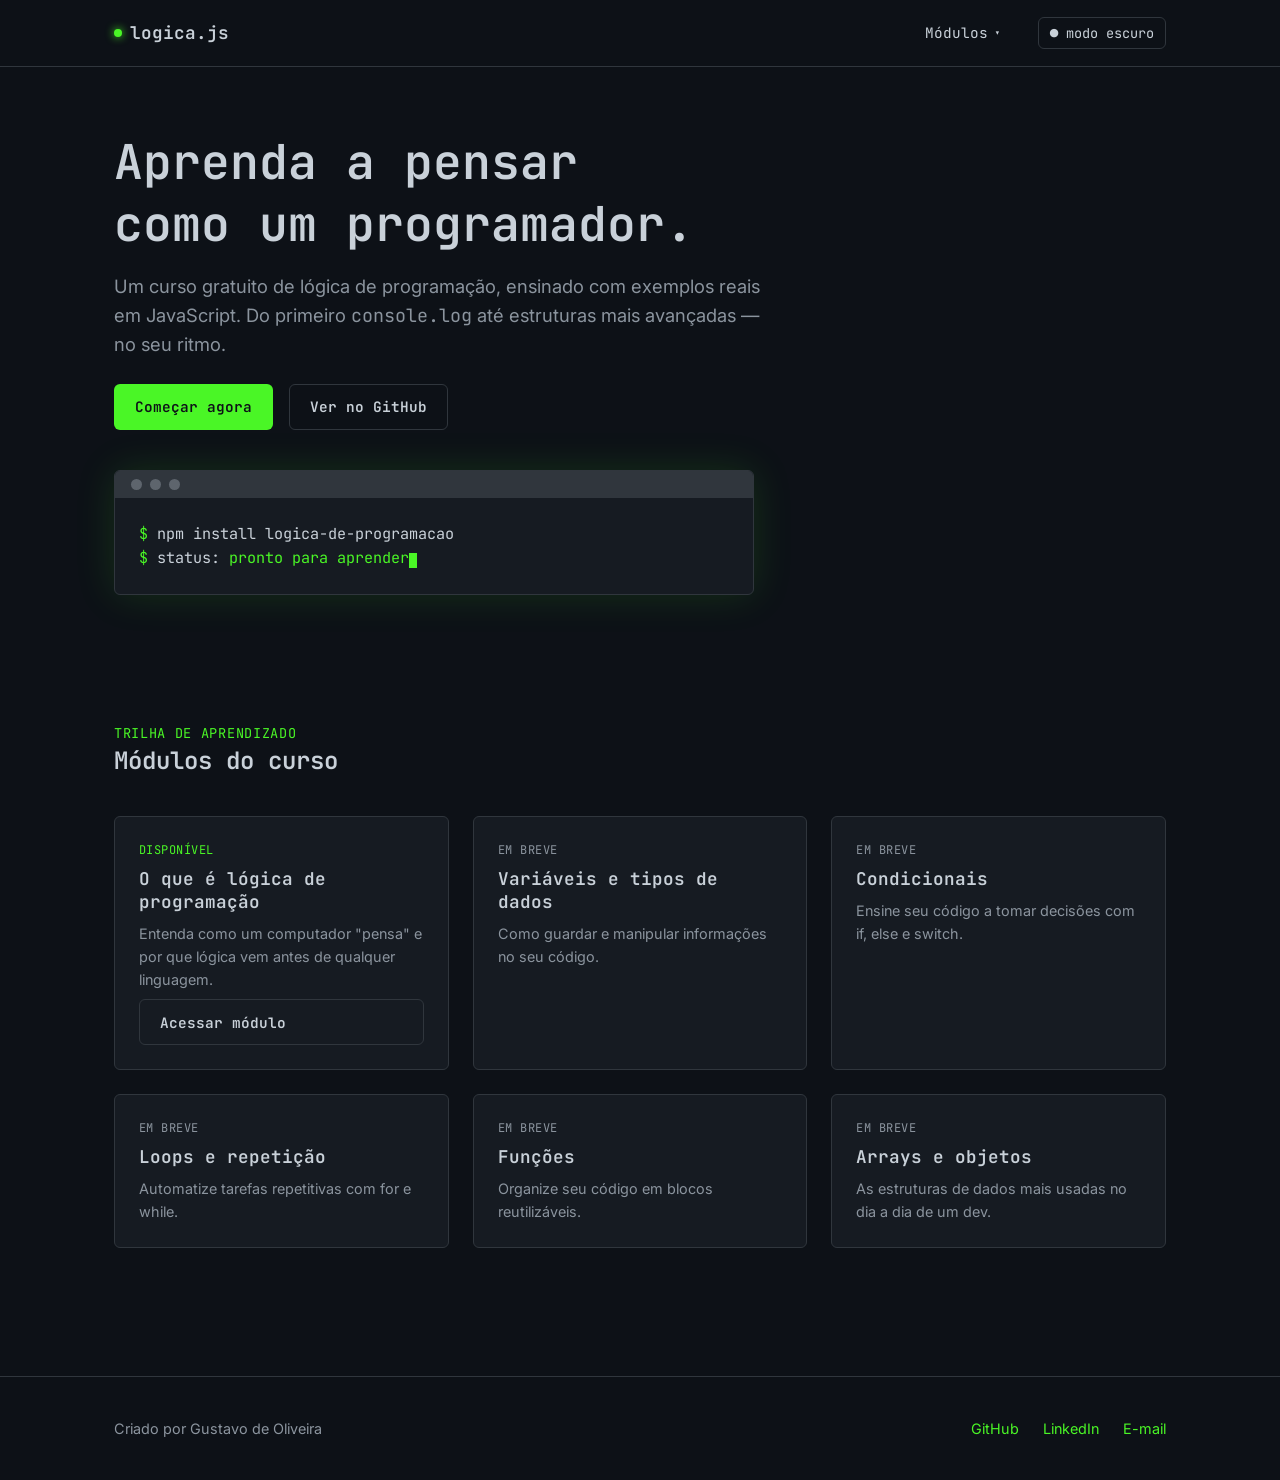
==== commit 890b0387: "bug fixed: correção da  disposição das pastas e disopsitivos do modulo 01" ====
--- a/index.html
+++ b/index.html
@@ -3,25 +3,27 @@
 <head>
   <meta charset="UTF-8">
   <meta name="viewport" content="width=device-width, initial-scale=1.0">
-  <title>Módulo 01 — O que é lógica de programação | logica.js</title>
-  <meta name="description" content="Entenda o que é lógica de programação e como um computador processa instruções, com exemplo prático em JavaScript.">
+  <title>Lógica de Programação com JS</title>
+  <meta name="description" content="Curso gratuito de lógica de programação usando JavaScript, do zero ao avançado.">
 
+  <!-- Fontes: JetBrains Mono (visual terminal) e Inter (leitura confortável) -->
   <link rel="preconnect" href="https://fonts.googleapis.com">
   <link href="https://fonts.googleapis.com/css2?family=JetBrains+Mono:wght@400;600;700&family=Inter:wght@400;500;700&display=swap" rel="stylesheet">
 
-  <!-- Caminhos com ../../ porque esta página está dois níveis
-       abaixo da raiz (modulos/modulo-01-intro/index.html) -->
-  <link rel="stylesheet" href="../../assets/css/base.css">
-  <link rel="stylesheet" href="../../assets/css/layout.css">
-  <link rel="stylesheet" href="../../assets/css/componentes.css">
-  <link rel="stylesheet" href="../../assets/css/modulo.css">
+  <!-- Ordem importa: base define as variáveis, layout usa elas pra estruturar,
+       componentes usa elas pra estilizar as peças menores. -->
+  <link rel="stylesheet" href="assets/css/base.css">
+  <link rel="stylesheet" href="assets/css/layout.css">
+  <link rel="stylesheet" href="assets/css/componentes.css">
 </head>
 <body>
 
   <header class="header">
     <div class="container" style="display:flex; align-items:center; justify-content:space-between; width:100%;">
-      <a href="../../index.html" class="header__marca" style="color: inherit; text-decoration:none;">logica.js</a>
+      <div class="header__marca">logica.js</div>
       <nav class="header__nav">
+        <!-- Estrutura do dropdown: o JS (navegacao.js) vai preencher
+             o .dropdown__menu com os módulos automaticamente. -->
         <div class="dropdown">
           <button class="dropdown__gatilho" aria-haspopup="true" aria-expanded="false">
             Módulos <span class="dropdown__seta">▾</span>
@@ -35,95 +37,82 @@
 
   <main class="container">
 
-    <p class="trilha">
-      <a href="../../index.html">curso</a> / módulo 01
-    </p>
+    <!-- HERO: o "terminal" é o elemento de assinatura da página -->
+    <section class="hero">
+      <div>
+        <h1 class="hero__titulo">Aprenda a pensar como um programador.</h1>
+        <p class="hero__subtitulo">
+          Um curso gratuito de lógica de programação, ensinado com exemplos
+          reais em JavaScript. Do primeiro <code>console.log</code> até
+          estruturas mais avançadas — no seu ritmo.
+        </p>
+        <div class="hero__acoes">
+          <a href="#modulos" class="botao botao--primario">Começar agora</a>
+          <a href="https://github.com/gustavodeoliveiradev" target="_blank" rel="noopener" class="botao botao--secundario">Ver no GitHub</a>
+        </div>
+      </div>
 
-    <div class="modulo-cabecalho">
-      <p class="modulo-cabecalho__eyebrow">Módulo 01</p>
-      <h1>O que é lógica de programação</h1>
-    </div>
+      <div class="terminal">
+        <div class="terminal__barra">
+          <span class="terminal__bola"></span>
+          <span class="terminal__bola"></span>
+          <span class="terminal__bola"></span>
+        </div>
+        <div class="terminal__corpo">
+          <p class="terminal__linha">npm install logica-de-programacao</p>
+          <p class="terminal__linha">status: <span style="color: var(--cor-destaque);">pronto para aprender</span><span class="terminal__cursor"></span></p>
+        </div>
+      </div>
+    </section>
 
-    <div class="modulo-layout">
+    <!-- SEÇÃO DE MÓDULOS -->
+    <section class="secao" id="modulos">
+      <div class="secao__cabecalho">
+        <p class="secao__eyebrow">Trilha de aprendizado</p>
+        <h2>Módulos do curso</h2>
+      </div>
 
-      <!-- COLUNA DA ESQUERDA: explicação teórica -->
-      <div class="modulo-texto">
+      <div class="grid-modulos">
 
-        <h2>Um computador só segue instruções</h2>
-        <p>
-          Programar não é decorar comandos de uma linguagem. É aprender a
-          quebrar um problema em passos pequenos e claros o suficiente
-          pra que um computador — que não deduz nada sozinho — consiga
-          seguir. Isso é <strong>lógica de programação</strong>.
-        </p>
+        <article class="card-modulo">
+          <span class="card-modulo__status card-modulo__status--disponivel">Disponível</span>
+          <h3 class="card-modulo__titulo">O que é lógica de programação</h3>
+          <p class="card-modulo__descricao">Entenda como um computador "pensa" e por que lógica vem antes de qualquer linguagem.</p>
+          <a href="modulos/modulo-01-intro/index.html" class="botao botao--secundario">Acessar módulo</a>
+        </article>
 
-        <h2>Entrada, processamento e saída</h2>
-        <p>
-          Quase todo programa segue esse fluxo:
-        </p>
-        <ul>
-          <li><strong>Entrada</strong>: os dados que o programa recebe (um número digitado, um clique, um arquivo)</li>
-          <li><strong>Processamento</strong>: o que o programa faz com esses dados (calcula, compara, transforma)</li>
-          <li><strong>Saída</strong>: o resultado que o programa devolve (um texto na tela, um som, um arquivo salvo)</li>
-        </ul>
+        <article class="card-modulo">
+          <span class="card-modulo__status">Em breve</span>
+          <h3 class="card-modulo__titulo">Variáveis e tipos de dados</h3>
+          <p class="card-modulo__descricao">Como guardar e manipular informações no seu código.</p>
+        </article>
 
-        <h2>O que é um algoritmo?</h2>
-        <p>
-          Um algoritmo é uma sequência finita e ordenada de passos pra
-          resolver um problema. Uma receita de bolo é um algoritmo.
-          Um tutorial de troca de pneu é um algoritmo. No código ao
-          lado, você vai ver um algoritmo bem simples: descobrir se
-          um número é par ou ímpar.
-        </p>
+        <article class="card-modulo">
+          <span class="card-modulo__status">Em breve</span>
+          <h3 class="card-modulo__titulo">Condicionais</h3>
+          <p class="card-modulo__descricao">Ensine seu código a tomar decisões com if, else e switch.</p>
+        </article>
 
-        <h2>Testando na prática</h2>
-        <p>
-          Clique em <strong>"▶ Executar"</strong> no bloco de código ao
-          lado. O JavaScript de verdade vai rodar a função
-          <code>verificarSePar()</code> e mostrar o resultado logo
-          abaixo, no console simulado.
-        </p>
+        <article class="card-modulo">
+          <span class="card-modulo__status">Em breve</span>
+          <h3 class="card-modulo__titulo">Loops e repetição</h3>
+          <p class="card-modulo__descricao">Automatize tarefas repetitivas com for e while.</p>
+        </article>
+
+        <article class="card-modulo">
+          <span class="card-modulo__status">Em breve</span>
+          <h3 class="card-modulo__titulo">Funções</h3>
+          <p class="card-modulo__descricao">Organize seu código em blocos reutilizáveis.</p>
+        </article>
+
+        <article class="card-modulo">
+          <span class="card-modulo__status">Em breve</span>
+          <h3 class="card-modulo__titulo">Arrays e objetos</h3>
+          <p class="card-modulo__descricao">As estruturas de dados mais usadas no dia a dia de um dev.</p>
+        </article>
 
       </div>
-
-      <!-- COLUNA DA DIREITA: código de exemplo + console interativo -->
-      <div class="modulo-codigo">
-
-        <div class="bloco-codigo">
-          <div class="bloco-codigo__barra">
-            <span>exemplo.js</span>
-            <button id="botao-executar" class="botao botao--primario" style="padding: 0.3rem 0.8rem; font-size: 0.8rem;">▶ Executar</button>
-          </div>
-          <pre><code><span class="tok-comentario">// Recebe um número e diz se ele é par ou ímpar</span>
-<span class="tok-chave">function</span> verificarSePar(numero) {
-  <span class="tok-comentario">// O resto da divisão por 2 revela isso</span>
-  <span class="tok-chave">const</span> resto = numero % 2;
-
-  <span class="tok-chave">if</span> (resto === 0) {
-    <span class="tok-chave">return</span> <span class="tok-string">`${numero} é par`</span>;
-  } <span class="tok-chave">else</span> {
-    <span class="tok-chave">return</span> <span class="tok-string">`${numero} é ímpar`</span>;
-  }
-}</code></pre>
-        </div>
-
-        <div class="bloco-codigo">
-          <div class="bloco-codigo__barra">
-            <span>console</span>
-          </div>
-          <div id="console-saida" class="bloco-console">
-            <p class="bloco-console__linha" style="opacity:0.5;">clique em "Executar" pra ver o resultado aqui</p>
-          </div>
-        </div>
-
-      </div>
-
-    </div>
-
-    <div class="modulo-rodape-nav">
-      <a href="../../index.html" class="botao botao--secundario">← Voltar para os módulos</a>
-      <span class="botao botao--secundario" style="opacity:0.5; cursor:default;">Próximo módulo (em breve) →</span>
-    </div>
+    </section>
 
   </main>
 
@@ -138,8 +127,9 @@
     </div>
   </footer>
 
-  <script src="../../assets/js/tema.js"></script>
-  <script src="../../assets/js/navegacao.js"></script>
-  <script src="modulo-01.js"></script>
+  <!-- O script fica no final do body pra garantir que o HTML já
+       carregou antes do JS tentar encontrar os elementos na página. -->
+  <script src="assets/js/tema.js"></script>
+  <script src="assets/js/navegacao.js"></script>
 </body>
 </html>
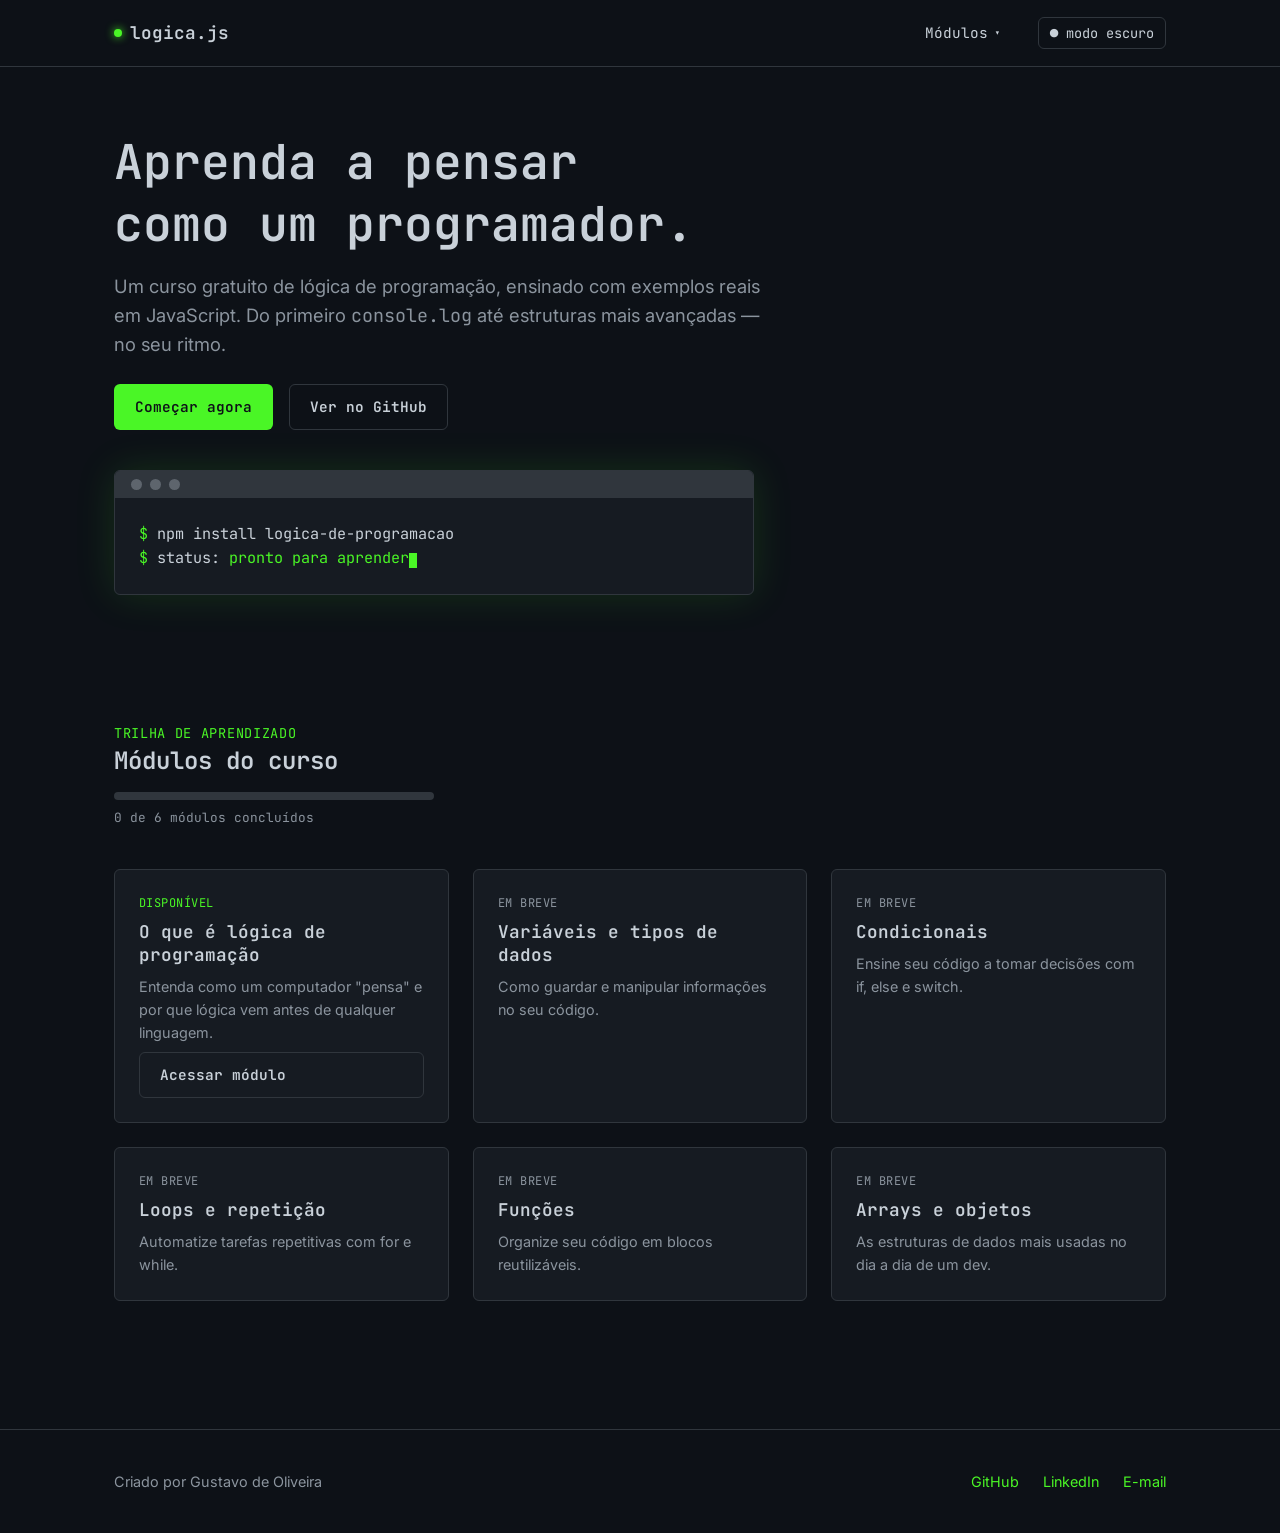
==== commit e126401b: "etapa 4: sistema de progresso do aluno" ====
--- a/index.html
+++ b/index.html
@@ -70,42 +70,48 @@
       <div class="secao__cabecalho">
         <p class="secao__eyebrow">Trilha de aprendizado</p>
         <h2>Módulos do curso</h2>
+        <div class="barra-progresso-container">
+          <div class="barra-progresso">
+            <div class="barra-progresso__preenchimento" id="progresso-preenchimento"></div>
+          </div>
+          <p class="barra-progresso__texto" id="progresso-texto">0 de 6 módulos concluídos</p>
+        </div>
       </div>
 
       <div class="grid-modulos">
 
-        <article class="card-modulo">
+        <article class="card-modulo" data-modulo="modulo-01-intro">
           <span class="card-modulo__status card-modulo__status--disponivel">Disponível</span>
           <h3 class="card-modulo__titulo">O que é lógica de programação</h3>
           <p class="card-modulo__descricao">Entenda como um computador "pensa" e por que lógica vem antes de qualquer linguagem.</p>
           <a href="modulos/modulo-01-intro/index.html" class="botao botao--secundario">Acessar módulo</a>
         </article>
 
-        <article class="card-modulo">
+        <article class="card-modulo" data-modulo="modulo-02-variaveis">
           <span class="card-modulo__status">Em breve</span>
           <h3 class="card-modulo__titulo">Variáveis e tipos de dados</h3>
           <p class="card-modulo__descricao">Como guardar e manipular informações no seu código.</p>
         </article>
 
-        <article class="card-modulo">
+        <article class="card-modulo" data-modulo="modulo-03-condicionais">
           <span class="card-modulo__status">Em breve</span>
           <h3 class="card-modulo__titulo">Condicionais</h3>
           <p class="card-modulo__descricao">Ensine seu código a tomar decisões com if, else e switch.</p>
         </article>
 
-        <article class="card-modulo">
+        <article class="card-modulo" data-modulo="modulo-04-loops">
           <span class="card-modulo__status">Em breve</span>
           <h3 class="card-modulo__titulo">Loops e repetição</h3>
           <p class="card-modulo__descricao">Automatize tarefas repetitivas com for e while.</p>
         </article>
 
-        <article class="card-modulo">
+        <article class="card-modulo" data-modulo="modulo-05-funcoes">
           <span class="card-modulo__status">Em breve</span>
           <h3 class="card-modulo__titulo">Funções</h3>
           <p class="card-modulo__descricao">Organize seu código em blocos reutilizáveis.</p>
         </article>
 
-        <article class="card-modulo">
+        <article class="card-modulo" data-modulo="modulo-06-arrays">
           <span class="card-modulo__status">Em breve</span>
           <h3 class="card-modulo__titulo">Arrays e objetos</h3>
           <p class="card-modulo__descricao">As estruturas de dados mais usadas no dia a dia de um dev.</p>
@@ -130,6 +136,8 @@
   <!-- O script fica no final do body pra garantir que o HTML já
        carregou antes do JS tentar encontrar os elementos na página. -->
   <script src="assets/js/tema.js"></script>
+  <script src="assets/js/progresso.js"></script>
   <script src="assets/js/navegacao.js"></script>
+  <script src="assets/js/progresso-ui.js"></script>
 </body>
 </html>
--- a/assets/css/componentes.css
+++ b/assets/css/componentes.css
@@ -255,3 +255,46 @@
   color: var(--cor-texto-suave);
   min-width: 1.5em;
 }
+
+.dropdown__item--concluido {
+  color: var(--cor-destaque);
+}
+
+/* ---------- PROGRESSO DO ALUNO ---------- */
+
+.barra-progresso-container {
+  margin-top: var(--espaco-2);
+  max-width: 320px;
+}
+
+.barra-progresso {
+  height: 8px;
+  background-color: var(--cor-borda);
+  border-radius: 4px;
+  overflow: hidden;
+}
+
+.barra-progresso__preenchimento {
+  height: 100%;
+  background-color: var(--cor-destaque);
+  border-radius: 4px;
+  width: 0%; /* valor inicial - o JS ajusta isso conforme o progresso real */
+  transition: width 0.3s ease;
+}
+
+.barra-progresso__texto {
+  font-family: var(--fonte-mono);
+  font-size: 0.8rem;
+  color: var(--cor-texto-suave);
+  margin-top: var(--espaco-1);
+}
+
+.card-modulo__status--concluido {
+  color: var(--cor-destaque);
+}
+
+.botao--concluido {
+  background-color: var(--cor-destaque-fraco);
+  color: var(--cor-destaque);
+  border-color: var(--cor-destaque);
+}
